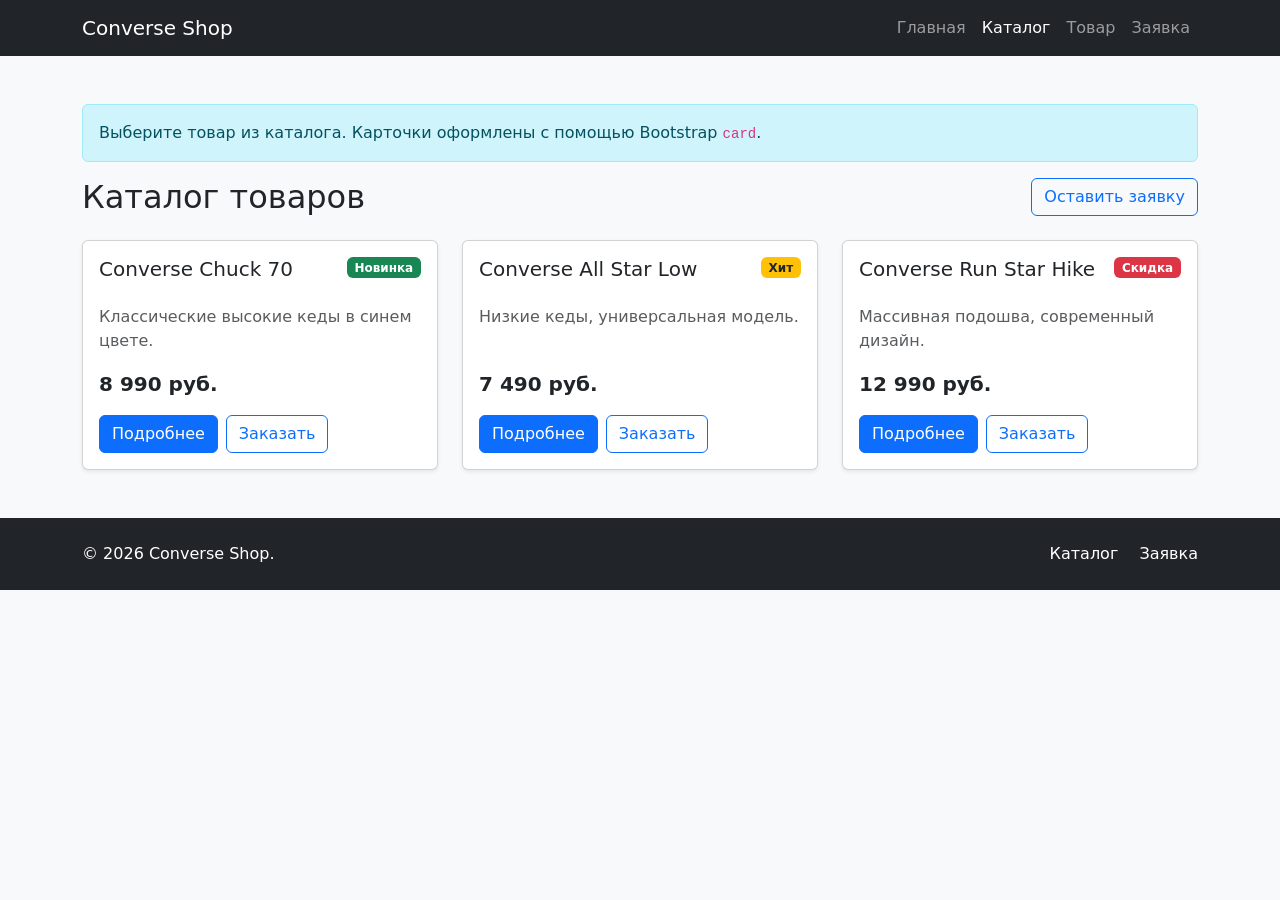
==== catalog.html @ 5f41d82f "practice 10 (2)" ====
<!doctype html>
<html lang="ru">
  <head>
    <meta charset="UTF-8" />
    <meta name="viewport" content="width=device-width, initial-scale=1.0" />
    <title>Каталог — Converse Shop</title>
    <link
      href="https://cdn.jsdelivr.net/npm/bootstrap@5.3.3/dist/css/bootstrap.min.css"
      rel="stylesheet"
    />
    <link rel="stylesheet" href="css/custom.css" />
  </head>
  <body class="bg-light">
    <!-- Навигация (active на Каталог) -->
    <nav class="navbar navbar-expand-lg navbar-dark bg-dark">
      <div class="container">
        <a class="navbar-brand" href="index.html">Converse Shop</a>
        <button
          class="navbar-toggler"
          type="button"
          data-bs-toggle="collapse"
          data-bs-target="#mainNavbar"
        >
          <span class="navbar-toggler-icon"></span>
        </button>
        <div class="collapse navbar-collapse" id="mainNavbar">
          <ul class="navbar-nav ms-auto">
            <li class="nav-item">
              <a class="nav-link" href="index.html">Главная</a>
            </li>
            <li class="nav-item">
              <a class="nav-link active" href="catalog.html">Каталог</a>
            </li>
            <li class="nav-item">
              <a class="nav-link" href="product.html">Товар</a>
            </li>
            <li class="nav-item">
              <a class="nav-link" href="order.html">Заявка</a>
            </li>
          </ul>
        </div>
      </div>
    </nav>

    <main class="container my-5">
      <div class="alert alert-info" role="alert">
        Выберите товар из каталога. Карточки оформлены с помощью Bootstrap
        <code>card</code>.
      </div>

      <div class="d-flex justify-content-between align-items-center mb-4">
        <h1 class="h2 mb-0">Каталог товаров</h1>
        <a class="btn btn-outline-primary" href="order.html">Оставить заявку</a>
      </div>

      <div class="row g-4">
        <div class="col-12 col-md-6 col-lg-4">
          <div class="card h-100 shadow-sm">
            <div class="card-body d-flex flex-column">
              <div
                class="d-flex justify-content-between align-items-start mb-3"
              >
                <h2 class="card-title h5">Converse Chuck 70</h2>
                <span class="badge bg-success">Новинка</span>
              </div>
              <p class="card-text text-muted">
                Классические высокие кеды в синем цвете.
              </p>
              <p class="fw-bold fs-5 mt-auto">8 990 руб.</p>
              <div class="d-flex gap-2">
                <a class="btn btn-primary" href="product.html">Подробнее</a>
                <button
                  class="btn btn-outline-primary"
                  type="button"
                  data-bs-toggle="modal"
                  data-bs-target="#orderModal"
                >
                  Заказать
                </button>
              </div>
            </div>
          </div>
        </div>

        <div class="col-12 col-md-6 col-lg-4">
          <div class="card h-100 shadow-sm">
            <div class="card-body d-flex flex-column">
              <div
                class="d-flex justify-content-between align-items-start mb-3"
              >
                <h2 class="card-title h5">Converse All Star Low</h2>
                <span class="badge bg-warning text-dark">Хит</span>
              </div>
              <p class="card-text text-muted">
                Низкие кеды, универсальная модель.
              </p>
              <p class="fw-bold fs-5 mt-auto">7 490 руб.</p>
              <div class="d-flex gap-2">
                <a class="btn btn-primary" href="product.html">Подробнее</a>
                <button
                  class="btn btn-outline-primary"
                  type="button"
                  data-bs-toggle="modal"
                  data-bs-target="#orderModal"
                >
                  Заказать
                </button>
              </div>
            </div>
          </div>
        </div>

        <div class="col-12 col-md-6 col-lg-4">
          <div class="card h-100 shadow-sm">
            <div class="card-body d-flex flex-column">
              <div
                class="d-flex justify-content-between align-items-start mb-3"
              >
                <h2 class="card-title h5">Converse Run Star Hike</h2>
                <span class="badge bg-danger">Скидка</span>
              </div>
              <p class="card-text text-muted">
                Массивная подошва, современный дизайн.
              </p>
              <p class="fw-bold fs-5 mt-auto">12 990 руб.</p>
              <div class="d-flex gap-2">
                <a class="btn btn-primary" href="product.html">Подробнее</a>
                <button
                  class="btn btn-outline-primary"
                  type="button"
                  data-bs-toggle="modal"
                  data-bs-target="#orderModal"
                >
                  Заказать
                </button>
              </div>
            </div>
          </div>
        </div>
      </div>
    </main>

    <!-- Модальное окно -->
    <div
      class="modal fade"
      id="orderModal"
      tabindex="-1"
      aria-labelledby="orderModalLabel"
      aria-hidden="true"
    >
      <div class="modal-dialog">
        <div class="modal-content">
          <div class="modal-header">
            <h2 class="modal-title h5" id="orderModalLabel">Быстрая заявка</h2>
            <button
              type="button"
              class="btn-close"
              data-bs-dismiss="modal"
              aria-label="Закрыть"
            ></button>
          </div>
          <div class="modal-body">
            <p class="text-muted">
              Оставьте контактные данные, и менеджер свяжется с вами.
            </p>
            <form>
              <div class="mb-3">
                <label for="modal-name" class="form-label">Имя</label>
                <input
                  id="modal-name"
                  type="text"
                  class="form-control"
                  required
                />
              </div>
              <div class="mb-3">
                <label for="modal-phone" class="form-label">Телефон</label>
                <input
                  id="modal-phone"
                  type="tel"
                  class="form-control"
                  required
                />
              </div>
              <div class="form-check mb-3">
                <input
                  id="modal-agree"
                  class="form-check-input"
                  type="checkbox"
                  required
                />
                <label class="form-check-label" for="modal-agree"
                  >Согласен на обработку данных</label
                >
              </div>
            </form>
          </div>
          <div class="modal-footer">
            <button
              type="button"
              class="btn btn-secondary"
              data-bs-dismiss="modal"
            >
              Закрыть
            </button>
            <button type="button" class="btn btn-primary">Отправить</button>
          </div>
        </div>
      </div>
    </div>

    <footer class="bg-dark text-white py-4 mt-5">
      <div class="container">
        <div class="row align-items-center g-3">
          <div class="col-12 col-md-6">
            <p class="mb-0">&copy; 2026 Converse Shop.</p>
          </div>
          <div class="col-12 col-md-6 text-md-end">
            <a class="text-white text-decoration-none me-3" href="catalog.html"
              >Каталог</a
            >
            <a class="text-white text-decoration-none" href="order.html"
              >Заявка</a
            >
          </div>
        </div>
      </div>
    </footer>

    <script src="https://cdn.jsdelivr.net/npm/bootstrap@5.3.3/dist/js/bootstrap.bundle.min.js"></script>
  </body>
</html>
---- css/custom.css ----
.placeholder-image {
  min-height: 320px;
}

.card-img-top {
  height: 180px;
  object-fit: cover;
}
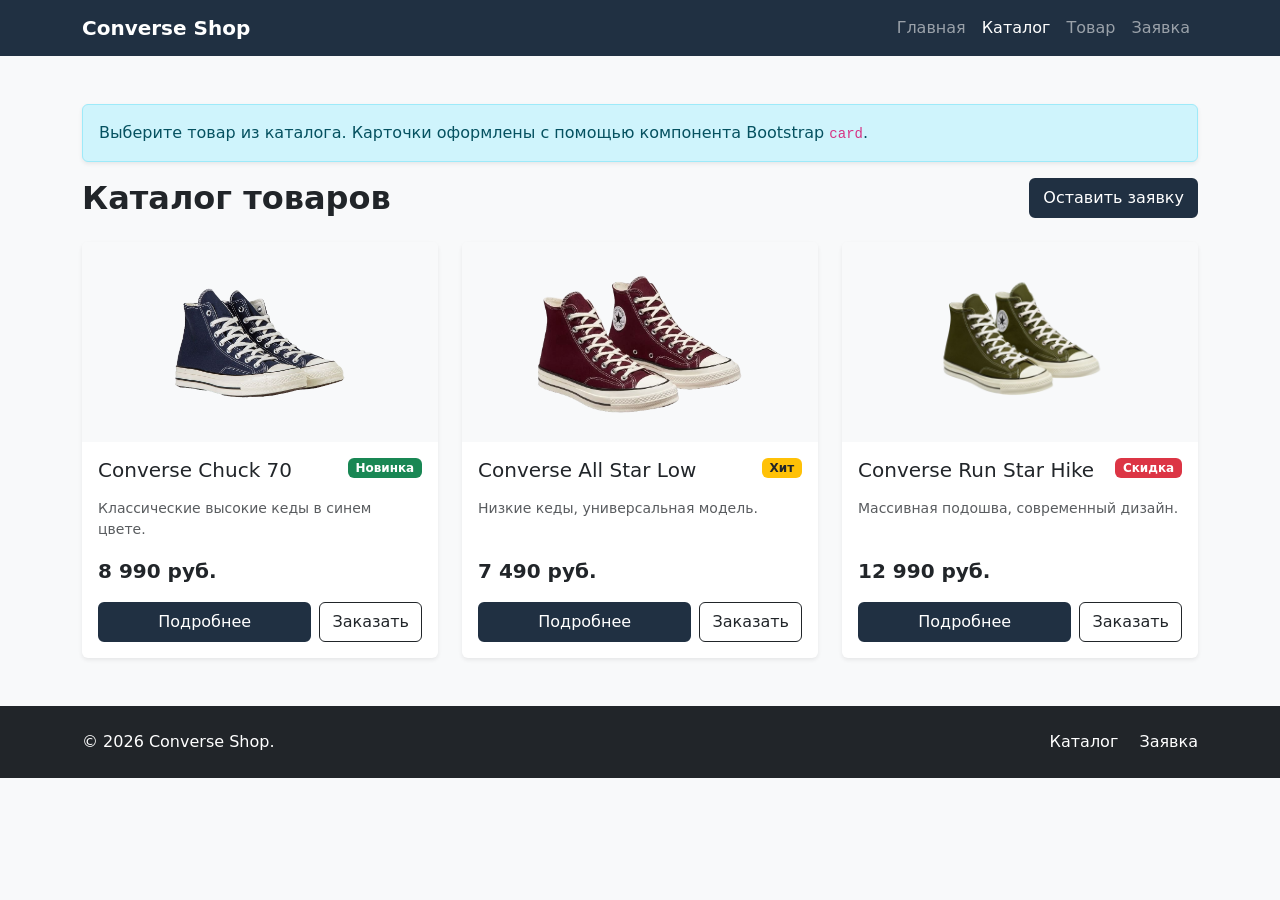
==== commit d69d0010: "изменения под мой стиль" ====
--- a/catalog.html
+++ b/catalog.html
@@ -4,17 +4,16 @@
     <meta charset="UTF-8" />
     <meta name="viewport" content="width=device-width, initial-scale=1.0" />
     <title>Каталог — Converse Shop</title>
-    <link
-      href="https://cdn.jsdelivr.net/npm/bootstrap@5.3.3/dist/css/bootstrap.min.css"
-      rel="stylesheet"
-    />
+    <!-- Локальное подключение Bootstrap -->
+    <link rel="stylesheet" href="css/bootstrap.min.css" />
+    <!-- Свои стили -->
     <link rel="stylesheet" href="css/custom.css" />
   </head>
   <body class="bg-light">
-    <!-- Навигация (active на Каталог) -->
-    <nav class="navbar navbar-expand-lg navbar-dark bg-dark">
+    <!-- Навигация -->
+    <nav class="navbar navbar-expand-lg navbar-dark bg-brand-dark">
       <div class="container">
-        <a class="navbar-brand" href="index.html">Converse Shop</a>
+        <a class="navbar-brand fw-bold" href="index.html">Converse Shop</a>
         <button
           class="navbar-toggler"
           type="button"
@@ -43,34 +42,46 @@
     </nav>
 
     <main class="container my-5">
-      <div class="alert alert-info" role="alert">
-        Выберите товар из каталога. Карточки оформлены с помощью Bootstrap
-        <code>card</code>.
-      </div>
-
+      <!-- Alert -->
+      <div class="alert alert-info shadow-sm" role="alert">
+        Выберите товар из каталога. Карточки оформлены с помощью компонента
+        Bootstrap <code>card</code>.
+      </div>
+
+      <!-- Заголовок и кнопка -->
       <div class="d-flex justify-content-between align-items-center mb-4">
-        <h1 class="h2 mb-0">Каталог товаров</h1>
-        <a class="btn btn-outline-primary" href="order.html">Оставить заявку</a>
-      </div>
-
+        <h1 class="h2 mb-0 fw-bold">Каталог товаров</h1>
+        <a class="btn btn-brand" href="order.html">Оставить заявку</a>
+      </div>
+
+      <!-- Сетка карточек -->
       <div class="row g-4">
+        <!-- Карточка 1 -->
         <div class="col-12 col-md-6 col-lg-4">
-          <div class="card h-100 shadow-sm">
+          <div class="card h-100 shadow-sm border-0">
+            <img
+              src="img/item_1_no_bg.png"
+              class="card-img-top p-3 bg-light"
+              alt="Converse Chuck 70"
+              style="height: 200px; object-fit: contain"
+            />
             <div class="card-body d-flex flex-column">
               <div
                 class="d-flex justify-content-between align-items-start mb-3"
               >
-                <h2 class="card-title h5">Converse Chuck 70</h2>
+                <h2 class="card-title h5 mb-0">Converse Chuck 70</h2>
                 <span class="badge bg-success">Новинка</span>
               </div>
-              <p class="card-text text-muted">
+              <p class="card-text text-muted small">
                 Классические высокие кеды в синем цвете.
               </p>
-              <p class="fw-bold fs-5 mt-auto">8 990 руб.</p>
+              <p class="fw-bold fs-5 mt-auto mb-3">8 990 руб.</p>
               <div class="d-flex gap-2">
-                <a class="btn btn-primary" href="product.html">Подробнее</a>
+                <a class="btn btn-brand flex-grow-1" href="product.html"
+                  >Подробнее</a
+                >
                 <button
-                  class="btn btn-outline-primary"
+                  class="btn btn-outline-dark"
                   type="button"
                   data-bs-toggle="modal"
                   data-bs-target="#orderModal"
@@ -82,23 +93,32 @@
           </div>
         </div>
 
+        <!-- Карточка 2 -->
         <div class="col-12 col-md-6 col-lg-4">
-          <div class="card h-100 shadow-sm">
+          <div class="card h-100 shadow-sm border-0">
+            <img
+              src="img/item_2_no_bg.png"
+              class="card-img-top p-3 bg-light"
+              alt="Converse All Star Low"
+              style="height: 200px; object-fit: contain"
+            />
             <div class="card-body d-flex flex-column">
               <div
                 class="d-flex justify-content-between align-items-start mb-3"
               >
-                <h2 class="card-title h5">Converse All Star Low</h2>
+                <h2 class="card-title h5 mb-0">Converse All Star Low</h2>
                 <span class="badge bg-warning text-dark">Хит</span>
               </div>
-              <p class="card-text text-muted">
+              <p class="card-text text-muted small">
                 Низкие кеды, универсальная модель.
               </p>
-              <p class="fw-bold fs-5 mt-auto">7 490 руб.</p>
+              <p class="fw-bold fs-5 mt-auto mb-3">7 490 руб.</p>
               <div class="d-flex gap-2">
-                <a class="btn btn-primary" href="product.html">Подробнее</a>
+                <a class="btn btn-brand flex-grow-1" href="product.html"
+                  >Подробнее</a
+                >
                 <button
-                  class="btn btn-outline-primary"
+                  class="btn btn-outline-dark"
                   type="button"
                   data-bs-toggle="modal"
                   data-bs-target="#orderModal"
@@ -110,23 +130,32 @@
           </div>
         </div>
 
+        <!-- Карточка 3 -->
         <div class="col-12 col-md-6 col-lg-4">
-          <div class="card h-100 shadow-sm">
+          <div class="card h-100 shadow-sm border-0">
+            <img
+              src="img/item_3_no_bg.png"
+              class="card-img-top p-3 bg-light"
+              alt="Converse Run Star Hike"
+              style="height: 200px; object-fit: contain"
+            />
             <div class="card-body d-flex flex-column">
               <div
                 class="d-flex justify-content-between align-items-start mb-3"
               >
-                <h2 class="card-title h5">Converse Run Star Hike</h2>
+                <h2 class="card-title h5 mb-0">Converse Run Star Hike</h2>
                 <span class="badge bg-danger">Скидка</span>
               </div>
-              <p class="card-text text-muted">
+              <p class="card-text text-muted small">
                 Массивная подошва, современный дизайн.
               </p>
-              <p class="fw-bold fs-5 mt-auto">12 990 руб.</p>
+              <p class="fw-bold fs-5 mt-auto mb-3">12 990 руб.</p>
               <div class="d-flex gap-2">
-                <a class="btn btn-primary" href="product.html">Подробнее</a>
+                <a class="btn btn-brand flex-grow-1" href="product.html"
+                  >Подробнее</a
+                >
                 <button
-                  class="btn btn-outline-primary"
+                  class="btn btn-outline-dark"
                   type="button"
                   data-bs-toggle="modal"
                   data-bs-target="#orderModal"
@@ -149,19 +178,20 @@
       aria-hidden="true"
     >
       <div class="modal-dialog">
-        <div class="modal-content">
-          <div class="modal-header">
+        <div class="modal-content border-0 shadow">
+          <div class="modal-header bg-brand-dark text-white">
             <h2 class="modal-title h5" id="orderModalLabel">Быстрая заявка</h2>
             <button
               type="button"
-              class="btn-close"
+              class="btn-close btn-close-white"
               data-bs-dismiss="modal"
               aria-label="Закрыть"
             ></button>
           </div>
-          <div class="modal-body">
-            <p class="text-muted">
-              Оставьте контактные данные, и менеджер свяжется с вами.
+          <div class="modal-body p-4">
+            <p class="text-muted mb-4">
+              Оставьте контактные данные, и менеджер свяжется с вами для
+              уточнения деталей.
             </p>
             <form>
               <div class="mb-3">
@@ -170,6 +200,7 @@
                   id="modal-name"
                   type="text"
                   class="form-control"
+                  placeholder="Ваше имя"
                   required
                 />
               </div>
@@ -179,6 +210,7 @@
                   id="modal-phone"
                   type="tel"
                   class="form-control"
+                  placeholder="+7 (900) 000-00-00"
                   required
                 />
               </div>
@@ -189,26 +221,27 @@
                   type="checkbox"
                   required
                 />
-                <label class="form-check-label" for="modal-agree"
-                  >Согласен на обработку данных</label
-                >
+                <label class="form-check-label" for="modal-agree">
+                  Согласен на обработку данных
+                </label>
               </div>
             </form>
           </div>
-          <div class="modal-footer">
+          <div class="modal-footer border-0">
             <button
               type="button"
-              class="btn btn-secondary"
+              class="btn btn-outline-dark"
               data-bs-dismiss="modal"
             >
               Закрыть
             </button>
-            <button type="button" class="btn btn-primary">Отправить</button>
+            <button type="button" class="btn btn-brand">Отправить</button>
           </div>
         </div>
       </div>
     </div>
 
+    <!-- Футер -->
     <footer class="bg-dark text-white py-4 mt-5">
       <div class="container">
         <div class="row align-items-center g-3">
@@ -227,6 +260,7 @@
       </div>
     </footer>
 
-    <script src="https://cdn.jsdelivr.net/npm/bootstrap@5.3.3/dist/js/bootstrap.bundle.min.js"></script>
+    <!-- Локальное подключение JS Bootstrap -->
+    <script src="js/bootstrap.bundle.min.js"></script>
   </body>
 </html>
--- a/css/custom.css
+++ b/css/custom.css
@@ -6,3 +6,45 @@
   height: 180px;
   object-fit: cover;
 }
+
+/* Фирменные цвета Converse Shop */
+.bg-brand-dark {
+  background-color: rgb(32, 48, 66) !important; /* Твой темно-синий */
+  color: white !important;
+}
+
+.bg-brand-header {
+  background-color: rgb(92, 136, 189) !important; /* Твой голубой */
+  color: white !important;
+}
+
+.btn-brand {
+  background-color: rgb(32, 48, 66);
+  color: white;
+  border: 2px solid rgb(32, 48, 66);
+}
+
+.btn-brand:hover {
+  background-color: white;
+  color: rgb(32, 48, 66);
+  border-color: rgb(32, 48, 66);
+}
+
+/* Красивые карточки */
+.card {
+  transition:
+    transform 0.2s,
+    box-shadow 0.2s;
+}
+
+.card:hover {
+  transform: translateY(-5px);
+  box-shadow: 0 10px 20px rgba(0, 0, 0, 0.1) !important;
+}
+
+/* Карусель - чтобы картинки не скакали */
+.carousel-item img {
+  height: 400px;
+  object-fit: cover;
+  border-radius: 12px;
+}
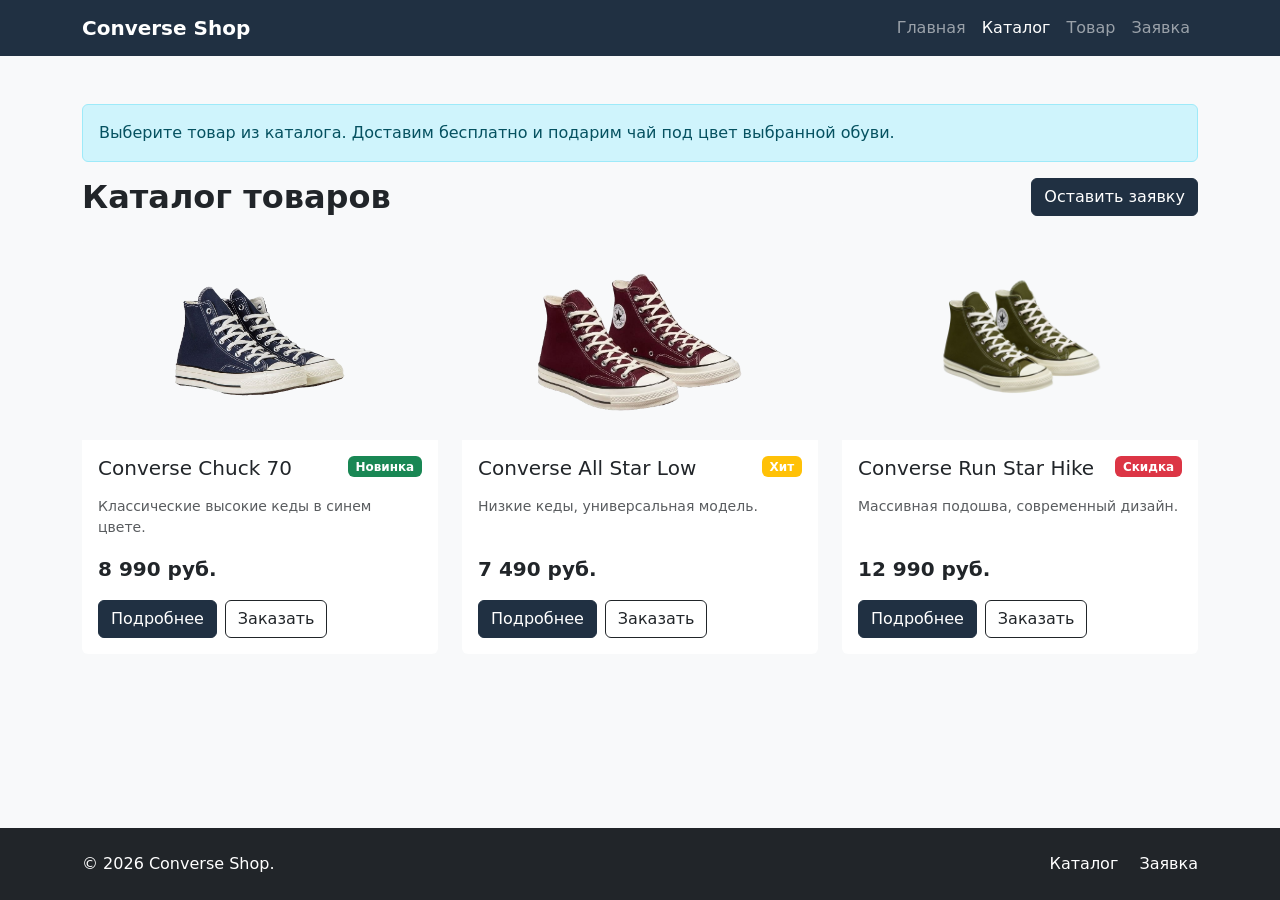
==== commit 14dd2415: "финальные изменения" ====
--- a/catalog.html
+++ b/catalog.html
@@ -4,13 +4,10 @@
     <meta charset="UTF-8" />
     <meta name="viewport" content="width=device-width, initial-scale=1.0" />
     <title>Каталог — Converse Shop</title>
-    <!-- Локальное подключение Bootstrap -->
     <link rel="stylesheet" href="css/bootstrap.min.css" />
-    <!-- Свои стили -->
     <link rel="stylesheet" href="css/custom.css" />
   </head>
   <body class="bg-light">
-    <!-- Навигация -->
     <nav class="navbar navbar-expand-lg navbar-dark bg-brand-dark">
       <div class="container">
         <a class="navbar-brand fw-bold" href="index.html">Converse Shop</a>
@@ -42,23 +39,19 @@
     </nav>
 
     <main class="container my-5">
-      <!-- Alert -->
-      <div class="alert alert-info shadow-sm" role="alert">
-        Выберите товар из каталога. Карточки оформлены с помощью компонента
-        Bootstrap <code>card</code>.
+      <div class="alert alert-info" role="alert">
+        Выберите товар из каталога. Доставим бесплатно и подарим чай под цвет
+        выбранной обуви.
       </div>
 
-      <!-- Заголовок и кнопка -->
       <div class="d-flex justify-content-between align-items-center mb-4">
         <h1 class="h2 mb-0 fw-bold">Каталог товаров</h1>
         <a class="btn btn-brand" href="order.html">Оставить заявку</a>
       </div>
 
-      <!-- Сетка карточек -->
       <div class="row g-4">
-        <!-- Карточка 1 -->
         <div class="col-12 col-md-6 col-lg-4">
-          <div class="card h-100 shadow-sm border-0">
+          <div class="card h-100 border-0">
             <img
               src="img/item_1_no_bg.png"
               class="card-img-top p-3 bg-light"
@@ -77,25 +70,15 @@
               </p>
               <p class="fw-bold fs-5 mt-auto mb-3">8 990 руб.</p>
               <div class="d-flex gap-2">
-                <a class="btn btn-brand flex-grow-1" href="product.html"
-                  >Подробнее</a
-                >
-                <button
-                  class="btn btn-outline-dark"
-                  type="button"
-                  data-bs-toggle="modal"
-                  data-bs-target="#orderModal"
-                >
-                  Заказать
-                </button>
+                <a class="btn btn-brand" href="product.html">Подробнее</a>
+                <a class="btn btn-outline-dark" href="order.html"> Заказать </a>
               </div>
             </div>
           </div>
         </div>
 
-        <!-- Карточка 2 -->
         <div class="col-12 col-md-6 col-lg-4">
-          <div class="card h-100 shadow-sm border-0">
+          <div class="card h-100 border-0">
             <img
               src="img/item_2_no_bg.png"
               class="card-img-top p-3 bg-light"
@@ -107,32 +90,22 @@
                 class="d-flex justify-content-between align-items-start mb-3"
               >
                 <h2 class="card-title h5 mb-0">Converse All Star Low</h2>
-                <span class="badge bg-warning text-dark">Хит</span>
+                <span class="badge bg-warning">Хит</span>
               </div>
               <p class="card-text text-muted small">
                 Низкие кеды, универсальная модель.
               </p>
               <p class="fw-bold fs-5 mt-auto mb-3">7 490 руб.</p>
               <div class="d-flex gap-2">
-                <a class="btn btn-brand flex-grow-1" href="product.html"
-                  >Подробнее</a
-                >
-                <button
-                  class="btn btn-outline-dark"
-                  type="button"
-                  data-bs-toggle="modal"
-                  data-bs-target="#orderModal"
-                >
-                  Заказать
-                </button>
+                <a class="btn btn-brand" href="product.html">Подробнее</a>
+                <a class="btn btn-outline-dark" href="order.html"> Заказать </a>
               </div>
             </div>
           </div>
         </div>
 
-        <!-- Карточка 3 -->
         <div class="col-12 col-md-6 col-lg-4">
-          <div class="card h-100 shadow-sm border-0">
+          <div class="card h-100 border-0">
             <img
               src="img/item_3_no_bg.png"
               class="card-img-top p-3 bg-light"
@@ -151,17 +124,8 @@
               </p>
               <p class="fw-bold fs-5 mt-auto mb-3">12 990 руб.</p>
               <div class="d-flex gap-2">
-                <a class="btn btn-brand flex-grow-1" href="product.html"
-                  >Подробнее</a
-                >
-                <button
-                  class="btn btn-outline-dark"
-                  type="button"
-                  data-bs-toggle="modal"
-                  data-bs-target="#orderModal"
-                >
-                  Заказать
-                </button>
+                <a class="btn btn-brand" href="product.html">Подробнее</a>
+                <a class="btn btn-outline-dark" href="order.html"> Заказать </a>
               </div>
             </div>
           </div>
@@ -169,79 +133,6 @@
       </div>
     </main>
 
-    <!-- Модальное окно -->
-    <div
-      class="modal fade"
-      id="orderModal"
-      tabindex="-1"
-      aria-labelledby="orderModalLabel"
-      aria-hidden="true"
-    >
-      <div class="modal-dialog">
-        <div class="modal-content border-0 shadow">
-          <div class="modal-header bg-brand-dark text-white">
-            <h2 class="modal-title h5" id="orderModalLabel">Быстрая заявка</h2>
-            <button
-              type="button"
-              class="btn-close btn-close-white"
-              data-bs-dismiss="modal"
-              aria-label="Закрыть"
-            ></button>
-          </div>
-          <div class="modal-body p-4">
-            <p class="text-muted mb-4">
-              Оставьте контактные данные, и менеджер свяжется с вами для
-              уточнения деталей.
-            </p>
-            <form>
-              <div class="mb-3">
-                <label for="modal-name" class="form-label">Имя</label>
-                <input
-                  id="modal-name"
-                  type="text"
-                  class="form-control"
-                  placeholder="Ваше имя"
-                  required
-                />
-              </div>
-              <div class="mb-3">
-                <label for="modal-phone" class="form-label">Телефон</label>
-                <input
-                  id="modal-phone"
-                  type="tel"
-                  class="form-control"
-                  placeholder="+7 (900) 000-00-00"
-                  required
-                />
-              </div>
-              <div class="form-check mb-3">
-                <input
-                  id="modal-agree"
-                  class="form-check-input"
-                  type="checkbox"
-                  required
-                />
-                <label class="form-check-label" for="modal-agree">
-                  Согласен на обработку данных
-                </label>
-              </div>
-            </form>
-          </div>
-          <div class="modal-footer border-0">
-            <button
-              type="button"
-              class="btn btn-outline-dark"
-              data-bs-dismiss="modal"
-            >
-              Закрыть
-            </button>
-            <button type="button" class="btn btn-brand">Отправить</button>
-          </div>
-        </div>
-      </div>
-    </div>
-
-    <!-- Футер -->
     <footer class="bg-dark text-white py-4 mt-5">
       <div class="container">
         <div class="row align-items-center g-3">
@@ -260,7 +151,6 @@
       </div>
     </footer>
 
-    <!-- Локальное подключение JS Bootstrap -->
     <script src="js/bootstrap.bundle.min.js"></script>
   </body>
 </html>
--- a/css/custom.css
+++ b/css/custom.css
@@ -1,50 +1,56 @@
-.placeholder-image {
-  min-height: 320px;
+body {
+  min-height: 100vh;
+  display: flex;
+  flex-direction: column;
 }
 
-.card-img-top {
-  height: 180px;
-  object-fit: cover;
+main {
+  flex: 1;
 }
 
-/* Фирменные цвета Converse Shop */
 .bg-brand-dark {
-  background-color: rgb(32, 48, 66) !important; /* Твой темно-синий */
-  color: white !important;
+  background-color: rgb(32, 48, 66);
 }
-
 .bg-brand-header {
-  background-color: rgb(92, 136, 189) !important; /* Твой голубой */
-  color: white !important;
+  background-color: rgb(92, 136, 189);
 }
-
+.text-brand-dark {
+  color: rgb(32, 48, 66);
+}
 .btn-brand {
   background-color: rgb(32, 48, 66);
   color: white;
-  border: 2px solid rgb(32, 48, 66);
+  border: 1px solid rgb(32, 48, 66);
 }
-
 .btn-brand:hover {
   background-color: white;
   color: rgb(32, 48, 66);
   border-color: rgb(32, 48, 66);
 }
 
-/* Красивые карточки */
+/* Анимация карточек */
 .card {
   transition:
     transform 0.2s,
     box-shadow 0.2s;
 }
-
 .card:hover {
   transform: translateY(-5px);
-  box-shadow: 0 10px 20px rgba(0, 0, 0, 0.1) !important;
+  box-shadow: 0 8px 16px rgba(0, 0, 0, 0.1);
 }
 
-/* Карусель - чтобы картинки не скакали */
+/* Изображения в карусели */
 .carousel-item img {
   height: 400px;
-  object-fit: cover;
-  border-radius: 12px;
+  object-fit: contain;
 }
+/* Изображения в карточках каталога */
+.card-img-top {
+  height: 200px;
+  object-fit: contain;
+}
+/* Большое изображение на странице товара */
+.product-image {
+  max-height: 400px;
+  object-fit: contain;
+}
